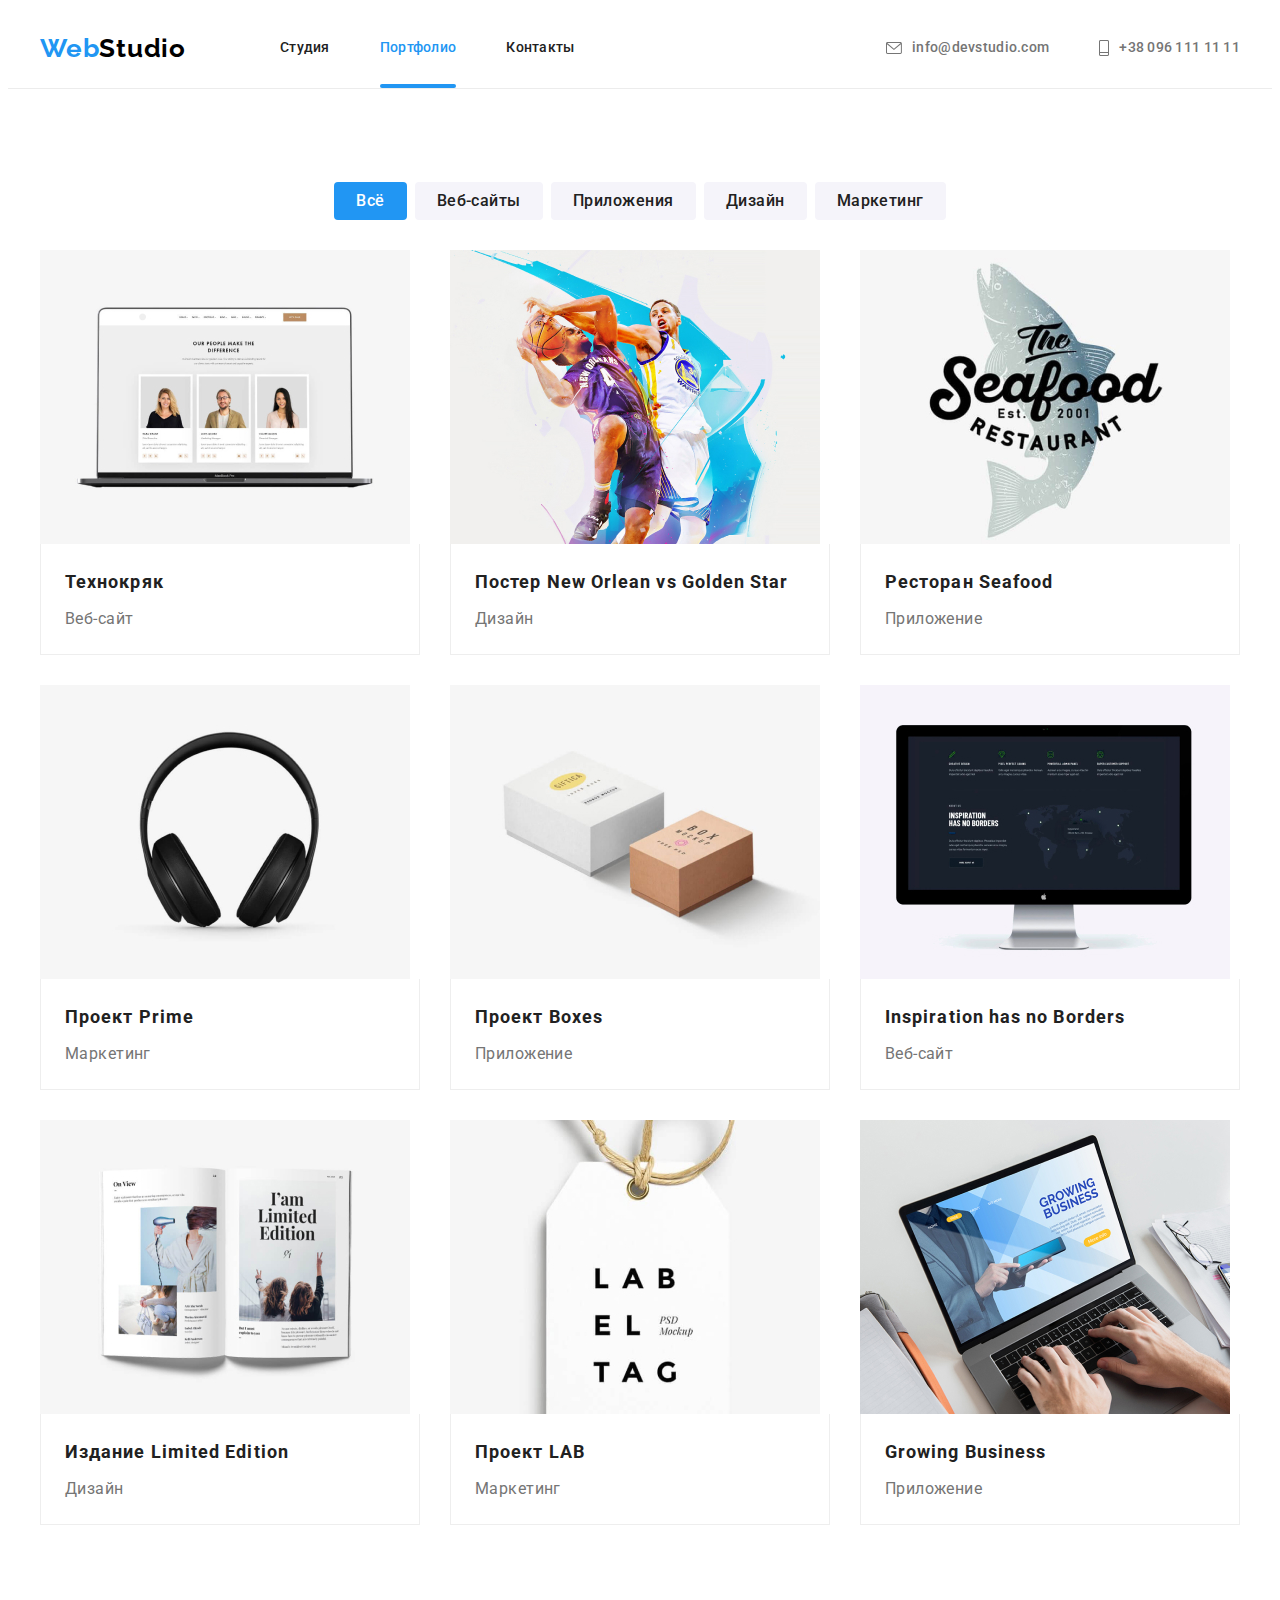
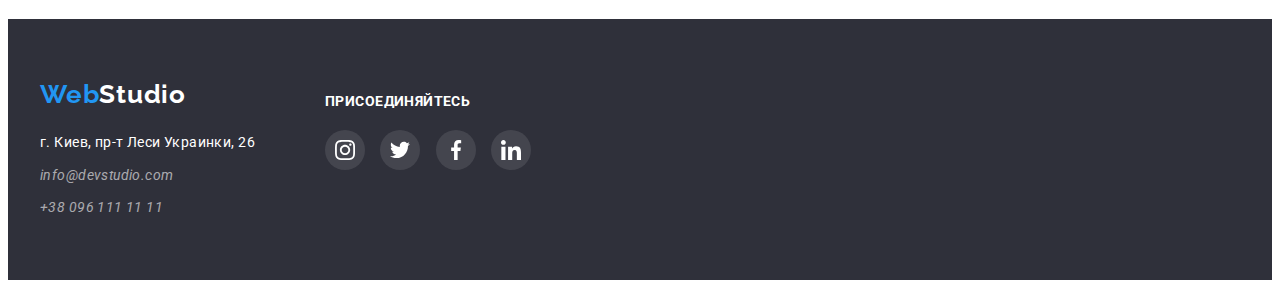
==== portfolio.html @ ce25d075 "Initial commit" ====
<!DOCTYPE html>
<html lang="ru">
<head>
    <meta charset="UTF-8">
    <meta http-equiv="X-UA-Compatible" content="IE=edge">
    <meta name="viewport" content="width=device-width, initial-scale=1.0">
    <title>Портфолио</title>
    <link href="https://fonts.googleapis.com/css2?family=Raleway:wght@700&family=Roboto:wght@400;500;700;900&display=swap" rel="stylesheet">
    <link rel="stylesheet" href="https://cdnjs.cloudflare.com/ajax/libs/modern-normalize/1.1.0/modern-normalize.min.css" integrity="sha512-wpPYUAdjBVSE4KJnH1VR1HeZfpl1ub8YT/NKx4PuQ5NmX2tKuGu6U/JRp5y+Y8XG2tV+wKQpNHVUX03MfMFn9Q==" crossorigin="anonymous" referrerpolicy="no-referrer" />
    <link rel="stylesheet" href="./css/styles.css">
</head>
<body>

            <header class="header">
        <div class="container">
        <nav class="menu">
            <a href="./index.html" class="logo link">Web<span class="logo-part">Studio</span></a>
            <ul class="list nav-list">
                <li class="item"><a href="./index.html" class="menu-link link">Студия</a></li>
                <li class="item current-page-item"><a href="./portfolio.html" class="menu-link link current-page-link">Портфолио</a></li>
                <li class="item"><a href="" class="menu-link link">Контакты</a></li>
            </ul>
            <ul class="contacts-list list">
              <li class="contacts-item">
                  <a href="mailto:info@devstudio.com" class="contacts-link link">
                      <svg class="icon-envelope" width="16" height="12"><use href="./symbol-defs.svg#icon-envelope"></use></svg>
                      <span>info@devstudio.com</span>
                    </a></li>
              <li class="contacts-item">
                  <a href="tel:+380961111111" class="contacts-link link">
                      <svg class="icon-phone" width="10" height="16"><use href="./symbol-defs.svg#icon-phone"></use></svg>
                      <span>+38 096 111 11 11</span>
                    </a></li>
        </ul>
        </nav>
        </div>
    </header>

   <main>
       <section class="projects">
           <div class="container">
           <h1 class="hidden-title">Наши роботы</h1>
           <ul class="filter list">
               <li class="item"><button type="button" class="filter-buttons buttons current-button">Всё</button></li>
               <li class="item"><button type="button" class="filter-buttons buttons">Веб-сайты</button></li>
               <li class="item"><button type="button" class="filter-buttons buttons">Приложения</button></li>
               <li class="item"><button type="button" class="filter-buttons buttons">Дизайн</button></li>
               <li class="item"><button type="button" class="filter-buttons buttons">Маркетинг</button></li>
           </ul>
           <ul class="projects-list list">
               <li class="cards">
                <a href="" class="link">
                <div class="card-thumb">
                  <img src="./images/images-page-portfolio/img0.jpg" alt="Страница сайта Технокряк" width="370">
                  <p class="overlay-text">Ресурс предлагает комплексные предложения с разным уровнем функционала и сервисов. Все это позволит посетителю получить исчерпывающие сведения о компании или частном лице.</p>
                </div>
                <div class="card-description">
                    <h2 class="card-name">Технокряк</h2>
                    <p class="card-type">Веб-сайт</p>
                </div>
                </a></li>
               <li class="cards">
                <a href="" class="link">
                <div class="card-thumb">
                  <img src="./images/images-page-portfolio/img1.jpg" alt="Баскетболисты играют" width="370" class="basketball-card"> 
                  <p class="overlay-text">Ресурс предлагает комплексные предложения с разным уровнем функционала и сервисов. Все это позволит посетителю получить исчерпывающие сведения о компании или частном лице.</p>
                </div>   
                    <div class="card-description">
                    <h2 class="card-name">Постер <span lang="en">New Orlean vs Golden Star</span></h2>
                    <p class="card-type">Дизайн</p>
                </div>
                </a></li>
               <li class="cards">
                <a href="" class="link">
                <div class="card-thumb">
                  <img src="./images/images-page-portfolio/img2.jpg" alt="Лого ресторана Seafood" width="370">
                  <p class="overlay-text">Ресурс предлагает комплексные предложения с разным уровнем функционала и сервисов. Все это позволит посетителю получить исчерпывающие сведения о компании или частном лице.</p>
                </div>   
                    <div class="card-description">
                    <h2 class="card-name">Ресторан <span lang="en">Seafood</span></h2>
                     <p class="card-type">Приложение</p>
                     </div>
                </a></li>
               <li class="cards">
                <a href="" class="link">
                <div class="card-thumb">
                  <img src="./images/images-page-portfolio/img3.jpg" alt="Наушники" width="370">
                  <p class="overlay-text">Ресурс предлагает комплексные предложения с разным уровнем функционала и сервисов. Все это позволит посетителю получить исчерпывающие сведения о компании или частном лице.</p>
                </div>   
                    <div class="card-description">
                    <h2 class="card-name">Проект <span lang="en">Prime</span></h2>
                    <p class="card-type">Маркетинг</p>
                </div>
                </a></li>
               <li class="cards">
                <a href="" class="link">
                <div class="card-thumb">
                  <img src="./images/images-page-portfolio/img4.jpg" alt="Коробки" width="370">
                  <p class="overlay-text">Ресурс предлагает комплексные предложения с разным уровнем функционала и сервисов. Все это позволит посетителю получить исчерпывающие сведения о компании или частном лице.</p>
                </div>   
                    <div class="card-description">
                    <h2 class="card-name">Проект <span lang="en">Boxes</span></h2>
                    <p class="card-type">Приложение</p>
                </div>
                </a></li>
               <li class="cards">
                <a href="" class="link">
                <div class="card-thumb">
                  <img src="./images/images-page-portfolio/img5.jpg" alt=" Страница сайта Inspiration has no Borders" width="370">
                  <p class="overlay-text">Ресурс предлагает комплексные предложения с разным уровнем функционала и сервисов. Все это позволит посетителю получить исчерпывающие сведения о компании или частном лице.</p>
                </div>   
                    <div class="card-description">
                    <h2 lang="en" class="card-name">Inspiration has no Borders</h2>
                    <p class="card-type">Веб-сайт</p>
               </div>
                </a></li>
               <li class="cards">
                <a href="" class="link">
                <div class="card-thumb">
                  <img src="./images/images-page-portfolio/img6.jpg" alt="Открытая книга" width="370">
                  <p class="overlay-text">Ресурс предлагает комплексные предложения с разным уровнем функционала и сервисов. Все это позволит посетителю получить исчерпывающие сведения о компании или частном лице.</p>
                </div>   
                    <div class="card-description">
                    <h2 class="card-name">Издание <span lang="en">Limited Edition</span></h2>
                    <p class="card-type">Дизайн</p>
                 </div>
                </a></li>
               <li class="cards">
                <a href="" class="link">
                <div class="card-thumb">
                  <img src="./images/images-page-portfolio/img7.jpg" alt="Логотип проекта" width="370">
                  <p class="overlay-text">Ресурс предлагает комплексные предложения с разным уровнем функционала и сервисов. Все это позволит посетителю получить исчерпывающие сведения о компании или частном лице.</p>
               </div>   
                   <div class="card-description">
                   <h2 class="card-name">Проект <span lang="en">LAB</span></h2>
                   <p class="card-type">Маркетинг</p>
               </div>
                </a></li>
                <li class="cards">
                 <a href="" class="link">
                    <div class="card-thumb">
                      <img src="./images/images-page-portfolio/img8.jpg" alt="Приложение Growing Business на ноутбуке" width="370">
                      <p class="overlay-text">Ресурс предлагает комплексные предложения с разным уровнем функционала и сервисов. Все это позволит посетителю получить исчерпывающие сведения о компании или частном лице.</p>
                    </div>
                        <div class="card-description">
                    <h2 lang="en" class="card-name">Growing Business</h2>
                    <p class="card-type">Приложение</p>
                 </div>
                </a></li>
           </ul>
           </div>
       </section>
   </main>
     <footer class="footer">
        <div class="container">
            <div class="footer-first-flex">
        <a href="./index.html" class="logo link">Web<span class="logo-part">Studio</span></a>
            <address>
               <ul class="list">
                   <li class="address-item"><a href="https://www.google.com/maps/place/%D0%B1%D1%83%D0%BB.+%D0%9B%D0%B5%D1%81%D0%B8+%D0%A3%D0%BA%D1%80%D0%B0%D0%B8%D0%BD%D0%BA%D0%B8,+26,+%D0%9A%D0%B8%D0%B5%D0%B2,+02000/@50.4265807,30.5383858,17z/data=!3m1!4b1!4m5!3m4!1s0x40d4cf0e033ecbe9:0x57a4dffefec77da0!8m2!3d50.4265807!4d30.5383858?shorturl=1" class="link place">г. Киев, пр-т Леси Украинки, 26</a></li>
                   <li class="address-item"><a href="mailto:info@devstudio.com" class="contacts link">info@devstudio.com</a></li>
                   <li class="address-item"><a href="tel:+380961111111" class="contacts link">+38 096 111 11 11</a></li>
               </ul>
            </address>
            </div>
            <div class="footer-second-flex">
            <h2 class="footer-communities-header">ПРИСОЕДИНЯЙТЕСЬ</h2>
            <ul class="communities-list list">
                        <li class="communities-item">
                            <a href="" class="link communities-link">
                                <svg class="communities-icon-svg" width="20" height="20">
                                    <use href="./symbol-defs.svg#icon-instagram"></use>
                                </svg>
                            </a>
                        </li>
                        <li class="communities-item">
                            <a href="" class="link communities-link">
                                <svg class="communities-icon-svg" width="20" height="20">
                                    <use href="./symbol-defs.svg#icon-twitter"></use>
                                </svg>
                            </a>
                        </li>
                        <li class="communities-item">
                            <a href="" class="link communities-link">
                                <svg class="communities-icon-svg" width="20" height="20">
                                    <use href="./symbol-defs.svg#icon-facebook"></use>
                                </svg>
                            </a>
                        </li>
                        <li class="communities-item">
                            <a href="" class="link communities-link">
                                <svg class="communities-icon-svg" width="20" height="20">
                                    <use href="./symbol-defs.svg#icon-linkedin"></use>
                                </svg>
                            </a>
                        </li>
                    </ul>
            </div>
            </div>
    </footer>  
</body>
</html>
---- css/styles.css ----
p, h1, h2, h3, h4, h5, h6 {
margin: 0px;}

ul, ol {margin: 0px;
padding-left: 0px;}

img {display: block;}

.link {
  text-decoration: none;
  margin: 0;
  padding: 0;
  color: inherit;
}
.list {
  list-style-type: none;
  margin: 0;
  padding: 0;
}

.buttons {
  font-family: inherit;
  cursor: pointer;
  border: none;
  border-radius: 4px;
}
.container {
  width: 1200px;
  padding-left: 15px;
  padding-right: 15px;
  margin: 0 auto;
}

.section-padding {
  padding-top: var(--typical-value);
  padding-bottom:var(--typical-value) ;
}

/* COLORS */

:root {
  --primary-main-color: #212121;
  --secondary-main-color: #ffffff;
  --accent-color: #2196f3;
  --text-color: #757575;
  --extra-text-color: rgba(255, 255, 255, 0.6);
  --secondary-background-color: #f5f4fa;
  --extra-background-color: #2f303a;
  --typical-value:94px;
  --typical-margine:30px;
  --typical-transition: color 250ms cubic-bezier(0.4, 0, 0.2, 1), box-shadow  250ms cubic-bezier(0.4, 0, 0.2, 1), background-color 250ms cubic-bezier(0.4, 0, 0.2, 1);
}

/* BODY */

body {
  font-family: "Roboto", sans-serif;
  font-style: normal;
  font-weight: 400;
  font-size: 14px;
  line-height: 1.7;
  letter-spacing: 0.03em;
  color: var(--text-color);
  background-color: var(--secondary-main-color);
}


/* HEADER */

.header {
  font-weight: 500;
  line-height: 1.14;
  letter-spacing: 0.02em;
  border-bottom: 1px solid #ECECEC;
}

/* ЛОГОТИП */

.logo {
  font-family: "Raleway", sans-serif;
  font-style: normal;
  font-weight: 700;
  font-size: 26px;
  line-height: 1.19;
  letter-spacing: 0.03em;
  color: #2196f3;
}

.header .logo-part {
  color: #000000;
}

/* НАВИГАЦИЯ */

.menu {
  display: flex;
  align-items: center;
}

.nav-list {
  display: flex;
  margin-left: var(--typical-value);
}

.nav-list .menu-link {
  color: var(--primary-main-color);
  transition: var(--typical-transition);

  display: block;
  padding-top: 32px;
  padding-bottom: 32px;
}


.nav-list .item + .item {margin-left: 50px;}

.contacts-list {
  display: flex;
  margin-left: auto;
}

.contacts-item + .contacts-item {margin-left: 50px;
}

.contacts-link {
  color: var(--text-color);
  fill:currentColor;
  transition: var(--typical-transition);

  display: flex;
  align-items: center;
}

.icon-envelope {
   margin-right: 10px; 
}

.icon-phone {
 margin-right: 10px; 
}

.header .contacts {padding-top: 32px;
  padding-bottom: 32px;}

.nav-list .menu-link:hover,
.nav-list .menu-link:focus,
.contacts-link:hover,
.contacts-link:focus {
  color: var(--accent-color);
}

.nav-list .current-page-link {
color: var(--accent-color);
}

.header .item {
    position: relative;
}

@keyframes menuAnimation{
  0% {transform: scaleX(0%);}
  100% {transform: scaleX(100%);}
}

.header .item::after {
  content: "";
  display: block;
  position: absolute;
  left: 0;
  bottom: 0;

  width: 100%;
  height: 4px;
  border-radius: 2px;

background-color: var(--accent-color);
transform: scaleX(0);
transition: transform 250ms cubic-bezier(0.4, 0, 0.2, 1);
}

.header .item:hover::after {
  transform: scaleX(1);
}

.header .current-page-item::after {
transform: scaleX(1);
animation-name: menuAnimation;
animation-duration: 250ms;
animation-timing-function: cubic-bezier(0.4, 0, 0.2, 1);
}


/* ГЕРОЙ */

.hero {
  background-color: var(--extra-background-color);
  background-image: linear-gradient(rgba(47, 48, 58, 0.4), rgba(47, 48, 58, 0.4)), url(../images/images-main-page/hero-img.jpg);
  max-height: 600px;
  max-width: 1600px;
  background-repeat: no-repeat;
  background-size: cover;
  text-align: center;

  padding-top: 200px;
  padding-bottom: 200px;
  margin: 0 auto;
}

.hero-header {
  font-weight: 900;
  font-size: 44px;
  line-height: 1.36;
  text-align: center;
  letter-spacing: 0.06em;
  text-transform: uppercase;
  display: inline-block;
  color: var(--secondary-main-color);

  max-width: 696px;
  margin-bottom: 30px;
}

.hero-button {
  font-weight: 700;
  font-size: 16px;
  line-height: 1.88;
  align-items: center;
  letter-spacing: 0.06em;
  background-color: var(--accent-color);
  color: var(--secondary-main-color);
  transition: var(--typical-transition);

  display:block;
  margin: 0 auto;
  padding: 10px 32px;

}

.hero-button:hover,
.hero-button:focus {
  background-color: var(--secondary-main-color);
  color: var(--secondary-main-color);
  background-color: #188CE8;
}

/* ПРЕИМУЩЕСТВА */

.advantages {padding-bottom: 0;}

.advantages .list {
  display: flex;
  justify-content: space-between;
}

.advantages-item {
   flex-basis: calc((100% - 90px) / 4);
}

.advantages-item + .advantages-item {
margin-left: var(--typical-margine);
}

.advantages-svg-wrapper {
  height: 120px;
  width: 100%;
  background-color: #F5F4FA;
  display: flex;
  justify-content: center;
  align-items: center;

  margin-bottom: 30px;
}

.hidden-title {
  width: 1px;
  height: 1px;
  overflow: hidden;
  opacity: 0;
  margin: -1px;
}

.advantages-header {
  font-weight: 700;
  font-size: 14px;
  line-height: 1.14;
  text-transform: uppercase;
  color: var(--primary-main-color);

  margin-bottom: 10px;
}

/* ЧЕМ МЫ ЗАНИМАЕМСЯ */


.section-header {

font-weight: 700;
font-size: 36px;
line-height: 1.16;
text-align: center;
color: var(--primary-main-color);

margin-bottom: 50px;
}

.specialisation  .list {
  display: flex;
  justify-content: space-between;
}

.specialisation-item {
  flex-basis: calc((100% - 90px) / 4);
  position: relative;
}

.specialisation-item + .specialisation-item { 
margin-left: var(--typical-margine);  
}

.specialisation-item .text-wrapper {
 position: absolute;
 bottom: 0;

 display: flex;
 justify-content: center;
 align-items: center;
 width: 100%;
 height: 70px;

  background-color: rgba(47, 48, 58, 0.8);
}

/* НАША КОМАНДА */

.team {
  background-color:var(--secondary-background-color);
}

.team .list {
  display:flex;
  justify-content: space-between;
}

.team-card {
box-shadow: 0px 1px 3px rgba(0, 0, 0, 0.12), 0px 1px 1px rgba(0, 0, 0, 0.14), 0px 2px 1px rgba(0, 0, 0, 0.2);
border-radius: 0px 0px 4px 4px;
background-color: var(--secondary-main-color);

flex-basis: calc((100% - 90px) / 4);
}

.team-card + .team-card {
  margin-left: var(--typical-margine);
}

.members-description {
padding-top: 30px;
padding-bottom: 30px;
} 

.team-header {
font-weight: 700;
font-size: 36px;
line-height: 1.16;
text-align: center;
color: var(--primary-main-color);

margin-bottom: 50px;
}

.team-member {
font-weight: 500;
font-size: 16px;
line-height: 1.19;
text-align: center;
color: var(--primary-main-color)
}

.member-position {
font-size: 16px;
line-height: 1.19;
text-align: center;
margin-top: 10px;
}

.communities-list {
  display: flex;
  justify-content: space-between;
  height: 44px;
  width: 206px;

  margin-top: 16px;
  margin-left: auto;
  margin-right: auto;
}

.communities-item {
  height: 40px;
  width: 40px;
  border-radius: 50%;
  color: #AFB1B8;
  transition: var(--typical-transition);

  display: flex;
  justify-content: center;
  align-items: center ;
}

.communities-item + .communities-item {
  margin-left: 10px;
}

.communities-icon-svg {
  display: block;
  fill: currentColor;
}

.communities-item:hover, .communities-item:focus {
  color: var(--secondary-main-color);
  background-color: var(--accent-color);
}

/* ПОСТОЯННЫЕ КЛИЕНТЫ */

.clients-list {
  display: flex;
  justify-content: space-between;
}


.clients-list-item {
  color: #AFB1B8;
  border: 1px solid currentColor;
  border-radius: 4px;
  transition: var(--typical-transition);
  flex-basis: calc((100% - 150px) / 6);
}

.clients-list-item + .clients-list-item {
  margin-left: var(--typical-margine);
}

.clients-list-item .link {
 display: flex;
 justify-content: center;
 align-items: center;
 height: 92px;
 width: 100%;
}

 .clients-icon-svg {
 fill:currentColor;
}

.clients-list-item:hover, .clients-list-item:focus {
  color: var(--accent-color);
}


/* FOOTER */
.footer {background-color: var(--extra-background-color);

padding-top: 60px;
padding-bottom: 60px;}

.footer .logo-part {
color: var(--secondary-main-color)
}

.footer .list {
  margin-top: 20px;
}

.footer .address-item + .address-item {margin-top: 9px;}

.footer .place {
    font-style: normal;
    color: var(--secondary-main-color);
    transition: var(--typical-transition); 
}

.footer .place:hover, 
.footer .place:focus {
    color: var(--accent-color)
}

.footer .contacts {
    color: var(--extra-text-color);
    transition: var(--typical-transition); 
}

.contacts:hover,
.contacts:focus {
  color: var(--accent-color);
}

/* ПРИСОЕДИНЯЙТЕСЬ (FOOTER) */

.footer > .container {
  display: flex;
}

.footer-second-flex {
  width: 100px;

  margin-left: 70px;
  margin-top: 15px;
}

.footer-communities-header, .specialisation-name {
font-weight: 700;
font-size: 14px;
line-height: 1.14;
letter-spacing: 0.03em;
text-transform: uppercase;

color: #FFFFFF;

}

.footer-second-flex .communities-item {
  background-color: rgba(255, 255, 255, 0.1);
  color:var(--secondary-main-color);
  transition: var(--typical-transition);
}

.footer-second-flex .communities-item:hover, .footer-second-flex .communities-item:focus {
  background-color: var(--accent-color);
}

/* СТРАНИЦА ПОРТФОЛИО */

.projects {
  padding-top: var(--typical-value);
  padding-bottom: var(--typical-value);
}

/* КНОПКИ ФИЛЬТРА */

.filter {display: flex;
  justify-content: center;
}

.filter > .item + .item {
  margin-left: 8px;
}

.filter {margin-bottom: var(--typical-margine);}

.filter-buttons {
  
font-weight: 500;
font-size: 16px;
line-height: 1.62;
text-align: center;
letter-spacing: 0.03em;
background-color: var(--secondary-background-color);
color: var(--primary-main-color);
transition: var(--typical-transition);

padding: 6px 22px;
}


.filter-buttons:hover, .filter-buttons:focus {
    color: var(--secondary-main-color);
    background-color: var(--accent-color);
    box-shadow: 0px 2px 2px 0px #0000001F,  0px 1px 2px 0px #00000014, 0px 3px 1px 0px #0000001A;
}

.current-button {color: var(--secondary-main-color);
background-color: var(--accent-color);
}
/* КАРТОЧКИ */

.projects-list {
  display: flex;
  flex-wrap: wrap;
}

.cards {
  flex-basis: calc((100% - 60px) / 3);
  margin-top: 30px;
  margin-left: 30px;

  transition: var(--typical-transition);
}

.cards:nth-child(-n + 3) {
  margin-top: 0;
}

.cards:nth-child(3n + 1) {
  margin-left: 0;}

.cards:hover, .cards:focus {
box-shadow: 1px 4px 6px 0px #00000029, 0px 4px 4px 0px #0000000F, 0px 1px 1px 0px #0000001F;
}

.card-thumb {
  position: relative;
  overflow: hidden;
}

.overlay-text {
  position: absolute;

  padding:63px 24px;

  font-size: 18px;
  line-height: 1.56;
  letter-spacing: 0.03em;
  color: #FFFFFF;
  background-color: rgba(33, 150, 243, 0.9);
  transition: transform 250ms cubic-bezier(0.4, 0, 0.2, 1) ;
}

.cards:hover .overlay-text, .cards:focus .overlay-text {
 transform: translateY(-100%);
}

.card-description {
  padding: 20px 24px;
  border:  1px solid #EEEEEE;
  border-top: none;
}

.card-name {
font-weight: 700;
font-size: 18px;
line-height: 2;
letter-spacing: 0.06em;
color: var(--primary-main-color);

}

.card-type {
font-size: 16px;
line-height: 1.88;
color: var(--text-color);

margin-top: 4px;
}

/* MODAL WINDOW */

.backdrop {
  position: fixed;
  top: 0;
  left: 0;
  width: 100%;
  height: 100vh;
  
  background-color: rgba(0, 0, 0, 0.2);
  opacity: 1;
  transition: opacity 250ms cubic-bezier(0.4, 0, 0.2, 1);
}

.close-button:hover, .close-button:focus {
  background-color: rgba(0, 0, 0, 0.1);
}

.modal-window {
  position: absolute;
  top: 50%;
  left: 50%;
  transform: translate(-50%, -50%) scale(1);

  width: 528px;
  min-height: 581px;

  background-color: var(--secondary-main-color);
  transition:transform 250ms cubic-bezier(0.4, 0, 0.2, 1);
}

.backdrop.is-hidden {
opacity: 0;
pointer-events: none;


}

.no-scroll {
  overflow: hidden;
}

.backdrop.is-hidden .modal-window {
  transform: translate(-50%, -50%) scale(1.2)
}

.close-button {
  position: absolute;
  top: 8px;
  right: 8px;

  display: flex;
  justify-content: center;
  align-items: center;
  width: 30px;
  height: 30px;
  border: 1px solid rgba(0, 0, 0, 0.1);
  border-radius: 50%;

  background-color: var(--secondary-main-color);
  transition: var(--typical-transition);
}
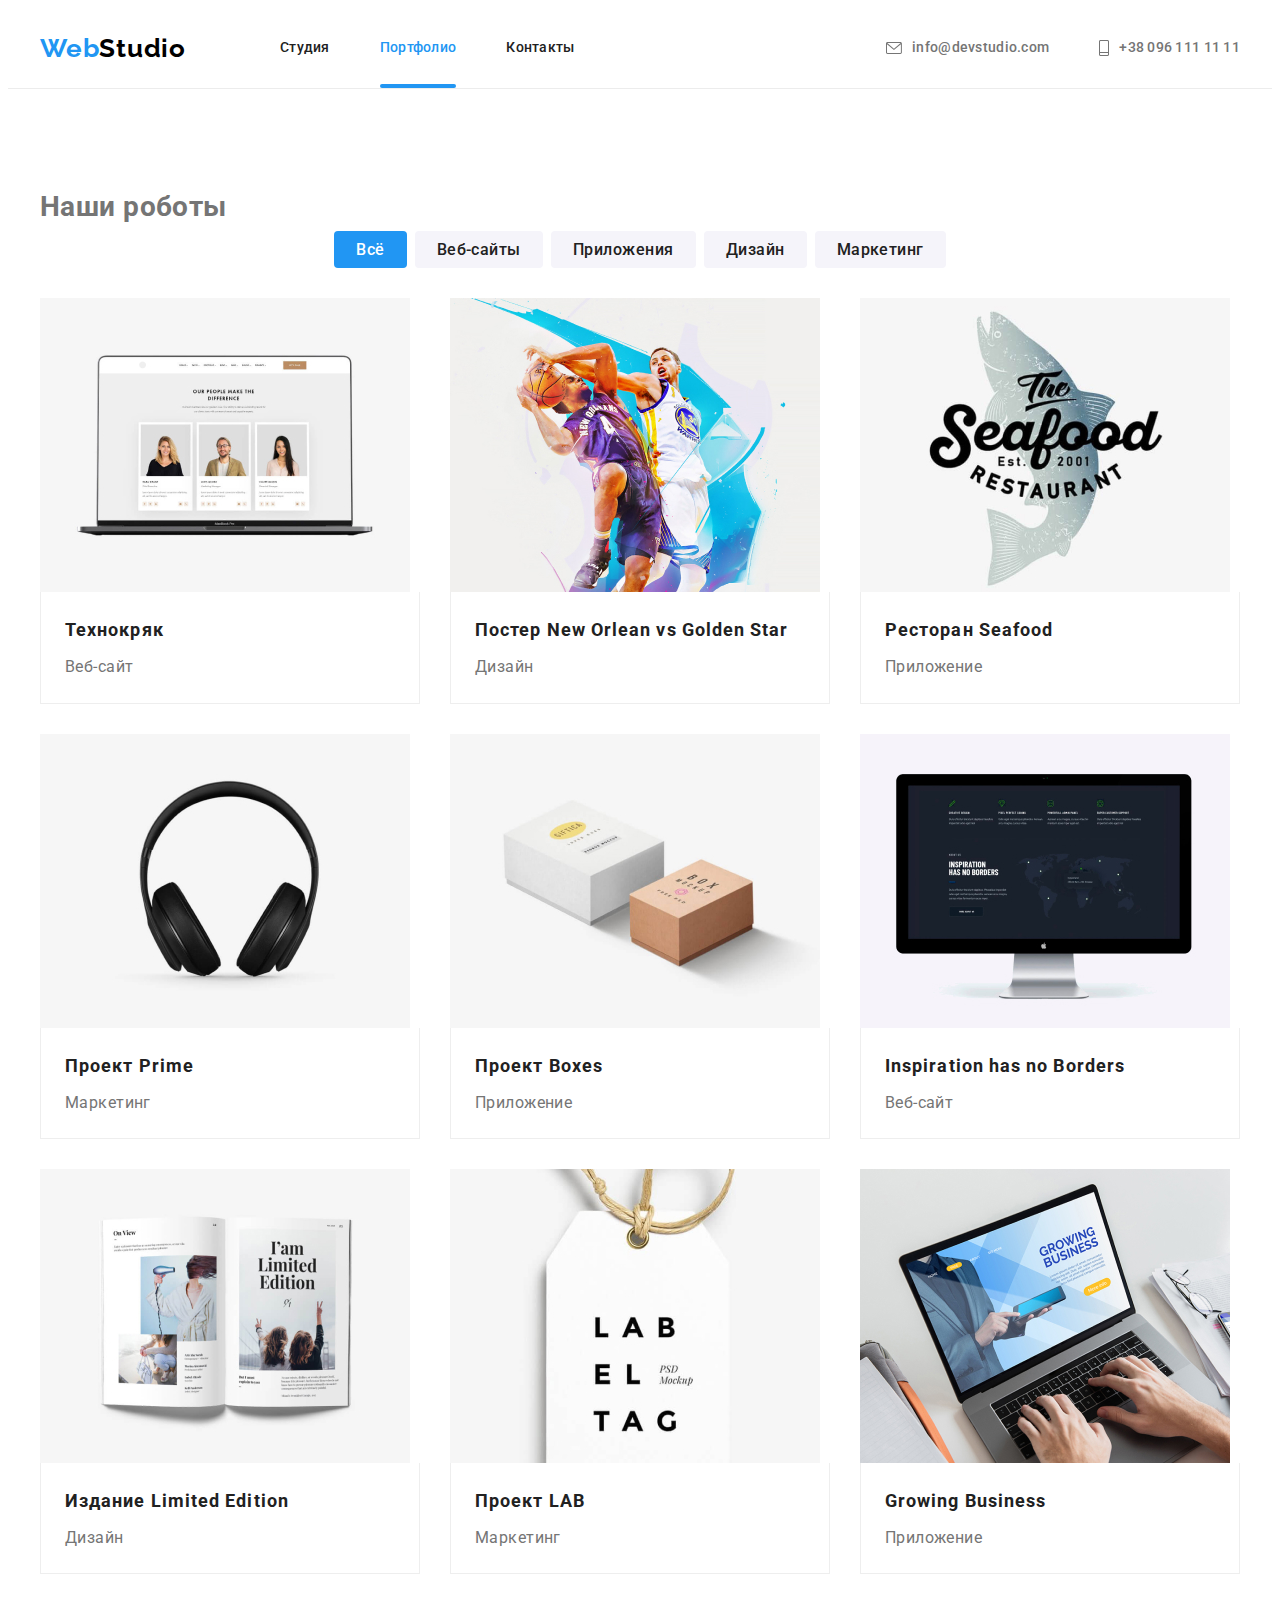
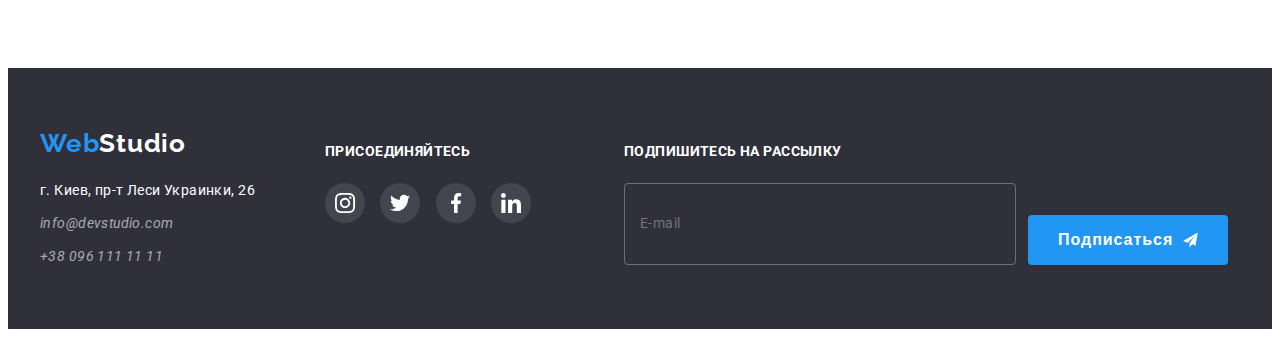
==== commit 2b35c108: "added form" ====
--- a/portfolio.html
+++ b/portfolio.html
@@ -164,7 +164,7 @@
             </address>
             </div>
             <div class="footer-second-flex">
-            <h2 class="footer-communities-header">ПРИСОЕДИНЯЙТЕСЬ</h2>
+            <b class="footer-communities-header">ПРИСОЕДИНЯЙТЕСЬ</b>
             <ul class="communities-list list">
                         <li class="communities-item">
                             <a href="" class="link communities-link">
@@ -195,6 +195,23 @@
                             </a>
                         </li>
                     </ul>
+            </div>
+            <div class="footer-third-flex">
+                <b class="footer-email-header">Подпишитесь на рассылку</b>
+                <div class="subscribe-block">
+                    <form class="email-form">
+                        <label class="email-field">
+                            <input type="email" name="user-email" class="email-input" placeholder=" ">
+                            <span class="email-form-label">E-mail</span>
+                        </label>
+                    </form>
+                    <button type="submit" class="subscribe-button">
+                        <span class="subscribe-button-text">Подписаться</span>
+                        <svg width="24" height="24" class="icon-send">
+                            <use href="./symbol-defs.svg#icon-send"></use>
+                        </svg>
+                    </button>
+                </div>
             </div>
             </div>
     </footer>  
--- a/css/styles.css
+++ b/css/styles.css
@@ -1,10 +1,22 @@
-p, h1, h2, h3, h4, h5, h6 {
-margin: 0px;}
-
-ul, ol {margin: 0px;
-padding-left: 0px;}
-
-img {display: block;}
+p,
+h1,
+h2,
+h3,
+h4,
+h5,
+h6 {
+  margin: 0px;
+}
+
+ul,
+ol {
+  margin: 0px;
+  padding-left: 0px;
+}
+
+img {
+  display: block;
+}
 
 .link {
   text-decoration: none;
@@ -33,7 +45,7 @@
 
 .section-padding {
   padding-top: var(--typical-value);
-  padding-bottom:var(--typical-value) ;
+  padding-bottom: var(--typical-value);
 }
 
 /* COLORS */
@@ -46,9 +58,11 @@
   --extra-text-color: rgba(255, 255, 255, 0.6);
   --secondary-background-color: #f5f4fa;
   --extra-background-color: #2f303a;
-  --typical-value:94px;
-  --typical-margine:30px;
-  --typical-transition: color 250ms cubic-bezier(0.4, 0, 0.2, 1), box-shadow  250ms cubic-bezier(0.4, 0, 0.2, 1), background-color 250ms cubic-bezier(0.4, 0, 0.2, 1);
+  --typical-value: 94px;
+  --typical-margine: 30px;
+  --typical-transition: color 250ms cubic-bezier(0.4, 0, 0.2, 1),
+    box-shadow 250ms cubic-bezier(0.4, 0, 0.2, 1),
+    background-color 250ms cubic-bezier(0.4, 0, 0.2, 1);
 }
 
 /* BODY */
@@ -64,14 +78,13 @@
   background-color: var(--secondary-main-color);
 }
 
-
 /* HEADER */
 
 .header {
   font-weight: 500;
   line-height: 1.14;
   letter-spacing: 0.02em;
-  border-bottom: 1px solid #ECECEC;
+  border-bottom: 1px solid #ececec;
 }
 
 /* ЛОГОТИП */
@@ -111,20 +124,22 @@
   padding-bottom: 32px;
 }
 
-
-.nav-list .item + .item {margin-left: 50px;}
+.nav-list .item + .item {
+  margin-left: 50px;
+}
 
 .contacts-list {
   display: flex;
   margin-left: auto;
 }
 
-.contacts-item + .contacts-item {margin-left: 50px;
+.contacts-item + .contacts-item {
+  margin-left: 50px;
 }
 
 .contacts-link {
   color: var(--text-color);
-  fill:currentColor;
+  fill: currentColor;
   transition: var(--typical-transition);
 
   display: flex;
@@ -132,15 +147,17 @@
 }
 
 .icon-envelope {
-   margin-right: 10px; 
+  margin-right: 10px;
 }
 
 .icon-phone {
- margin-right: 10px; 
-}
-
-.header .contacts {padding-top: 32px;
-  padding-bottom: 32px;}
+  margin-right: 10px;
+}
+
+.header .contacts {
+  padding-top: 32px;
+  padding-bottom: 32px;
+}
 
 .nav-list .menu-link:hover,
 .nav-list .menu-link:focus,
@@ -150,16 +167,20 @@
 }
 
 .nav-list .current-page-link {
-color: var(--accent-color);
+  color: var(--accent-color);
 }
 
 .header .item {
-    position: relative;
-}
-
-@keyframes menuAnimation{
-  0% {transform: scaleX(0%);}
-  100% {transform: scaleX(100%);}
+  position: relative;
+}
+
+@keyframes menuAnimation {
+  0% {
+    transform: scaleX(0%);
+  }
+  100% {
+    transform: scaleX(100%);
+  }
 }
 
 .header .item::after {
@@ -173,9 +194,9 @@
   height: 4px;
   border-radius: 2px;
 
-background-color: var(--accent-color);
-transform: scaleX(0);
-transition: transform 250ms cubic-bezier(0.4, 0, 0.2, 1);
+  background-color: var(--accent-color);
+  transform: scaleX(0);
+  transition: transform 250ms cubic-bezier(0.4, 0, 0.2, 1);
 }
 
 .header .item:hover::after {
@@ -183,18 +204,21 @@
 }
 
 .header .current-page-item::after {
-transform: scaleX(1);
-animation-name: menuAnimation;
-animation-duration: 250ms;
-animation-timing-function: cubic-bezier(0.4, 0, 0.2, 1);
-}
-
+  transform: scaleX(1);
+  animation-name: menuAnimation;
+  animation-duration: 250ms;
+  animation-timing-function: cubic-bezier(0.4, 0, 0.2, 1);
+}
 
 /* ГЕРОЙ */
 
 .hero {
   background-color: var(--extra-background-color);
-  background-image: linear-gradient(rgba(47, 48, 58, 0.4), rgba(47, 48, 58, 0.4)), url(../images/images-main-page/hero-img.jpg);
+  background-image: linear-gradient(
+      rgba(47, 48, 58, 0.4),
+      rgba(47, 48, 58, 0.4)
+    ),
+    url(../images/images-main-page/hero-img.jpg);
   max-height: 600px;
   max-width: 1600px;
   background-repeat: no-repeat;
@@ -230,22 +254,25 @@
   color: var(--secondary-main-color);
   transition: var(--typical-transition);
 
-  display:block;
+  display: block;
   margin: 0 auto;
   padding: 10px 32px;
-
 }
 
 .hero-button:hover,
-.hero-button:focus {
+.hero-button:focus,
+.subscribe-button:hover,
+.subscribe-button:focus {
   background-color: var(--secondary-main-color);
   color: var(--secondary-main-color);
-  background-color: #188CE8;
+  background-color: #188ce8;
 }
 
 /* ПРЕИМУЩЕСТВА */
 
-.advantages {padding-bottom: 0;}
+.advantages {
+  padding-bottom: 0;
+}
 
 .advantages .list {
   display: flex;
@@ -253,17 +280,17 @@
 }
 
 .advantages-item {
-   flex-basis: calc((100% - 90px) / 4);
+  flex-basis: calc((100% - 90px) / 4);
 }
 
 .advantages-item + .advantages-item {
-margin-left: var(--typical-margine);
+  margin-left: var(--typical-margine);
 }
 
 .advantages-svg-wrapper {
   height: 120px;
   width: 100%;
-  background-color: #F5F4FA;
+  background-color: #f5f4fa;
   display: flex;
   justify-content: center;
   align-items: center;
@@ -271,7 +298,7 @@
   margin-bottom: 30px;
 }
 
-.hidden-title {
+.hidden {
   width: 1px;
   height: 1px;
   overflow: hidden;
@@ -291,19 +318,17 @@
 
 /* ЧЕМ МЫ ЗАНИМАЕМСЯ */
 
-
 .section-header {
-
-font-weight: 700;
-font-size: 36px;
-line-height: 1.16;
-text-align: center;
-color: var(--primary-main-color);
-
-margin-bottom: 50px;
-}
-
-.specialisation  .list {
+  font-weight: 700;
+  font-size: 36px;
+  line-height: 1.16;
+  text-align: center;
+  color: var(--primary-main-color);
+
+  margin-bottom: 50px;
+}
+
+.specialisation .list {
   display: flex;
   justify-content: space-between;
 }
@@ -313,19 +338,19 @@
   position: relative;
 }
 
-.specialisation-item + .specialisation-item { 
-margin-left: var(--typical-margine);  
+.specialisation-item + .specialisation-item {
+  margin-left: var(--typical-margine);
 }
 
 .specialisation-item .text-wrapper {
- position: absolute;
- bottom: 0;
-
- display: flex;
- justify-content: center;
- align-items: center;
- width: 100%;
- height: 70px;
+  position: absolute;
+  bottom: 0;
+
+  display: flex;
+  justify-content: center;
+  align-items: center;
+  width: 100%;
+  height: 70px;
 
   background-color: rgba(47, 48, 58, 0.8);
 }
@@ -333,20 +358,21 @@
 /* НАША КОМАНДА */
 
 .team {
-  background-color:var(--secondary-background-color);
+  background-color: var(--secondary-background-color);
 }
 
 .team .list {
-  display:flex;
+  display: flex;
   justify-content: space-between;
 }
 
 .team-card {
-box-shadow: 0px 1px 3px rgba(0, 0, 0, 0.12), 0px 1px 1px rgba(0, 0, 0, 0.14), 0px 2px 1px rgba(0, 0, 0, 0.2);
-border-radius: 0px 0px 4px 4px;
-background-color: var(--secondary-main-color);
-
-flex-basis: calc((100% - 90px) / 4);
+  box-shadow: 0px 1px 3px rgba(0, 0, 0, 0.12), 0px 1px 1px rgba(0, 0, 0, 0.14),
+    0px 2px 1px rgba(0, 0, 0, 0.2);
+  border-radius: 0px 0px 4px 4px;
+  background-color: var(--secondary-main-color);
+
+  flex-basis: calc((100% - 90px) / 4);
 }
 
 .team-card + .team-card {
@@ -354,33 +380,33 @@
 }
 
 .members-description {
-padding-top: 30px;
-padding-bottom: 30px;
-} 
+  padding-top: 30px;
+  padding-bottom: 30px;
+}
 
 .team-header {
-font-weight: 700;
-font-size: 36px;
-line-height: 1.16;
-text-align: center;
-color: var(--primary-main-color);
-
-margin-bottom: 50px;
+  font-weight: 700;
+  font-size: 36px;
+  line-height: 1.16;
+  text-align: center;
+  color: var(--primary-main-color);
+
+  margin-bottom: 50px;
 }
 
 .team-member {
-font-weight: 500;
-font-size: 16px;
-line-height: 1.19;
-text-align: center;
-color: var(--primary-main-color)
+  font-weight: 500;
+  font-size: 16px;
+  line-height: 1.19;
+  text-align: center;
+  color: var(--primary-main-color);
 }
 
 .member-position {
-font-size: 16px;
-line-height: 1.19;
-text-align: center;
-margin-top: 10px;
+  font-size: 16px;
+  line-height: 1.19;
+  text-align: center;
+  margin-top: 10px;
 }
 
 .communities-list {
@@ -398,12 +424,12 @@
   height: 40px;
   width: 40px;
   border-radius: 50%;
-  color: #AFB1B8;
+  color: #afb1b8;
   transition: var(--typical-transition);
 
   display: flex;
   justify-content: center;
-  align-items: center ;
+  align-items: center;
 }
 
 .communities-item + .communities-item {
@@ -415,7 +441,8 @@
   fill: currentColor;
 }
 
-.communities-item:hover, .communities-item:focus {
+.communities-item:hover,
+.communities-item:focus {
   color: var(--secondary-main-color);
   background-color: var(--accent-color);
 }
@@ -427,9 +454,8 @@
   justify-content: space-between;
 }
 
-
 .clients-list-item {
-  color: #AFB1B8;
+  color: #afb1b8;
   border: 1px solid currentColor;
   border-radius: 4px;
   transition: var(--typical-transition);
@@ -441,52 +467,56 @@
 }
 
 .clients-list-item .link {
- display: flex;
- justify-content: center;
- align-items: center;
- height: 92px;
- width: 100%;
-}
-
- .clients-icon-svg {
- fill:currentColor;
-}
-
-.clients-list-item:hover, .clients-list-item:focus {
+  display: flex;
+  justify-content: center;
+  align-items: center;
+  height: 92px;
+  width: 100%;
+}
+
+.clients-icon-svg {
+  fill: currentColor;
+}
+
+.clients-list-item:hover,
+.clients-list-item:focus {
   color: var(--accent-color);
 }
 
-
 /* FOOTER */
-.footer {background-color: var(--extra-background-color);
-
-padding-top: 60px;
-padding-bottom: 60px;}
+.footer {
+  background-color: var(--extra-background-color);
+
+  padding-top: 60px;
+  padding-bottom: 60px;
+}
 
 .footer .logo-part {
-color: var(--secondary-main-color)
+  color: var(--secondary-main-color);
 }
 
 .footer .list {
   margin-top: 20px;
 }
 
-.footer .address-item + .address-item {margin-top: 9px;}
+.footer .address-item + .address-item {
+  margin-top: 9px;
+}
 
 .footer .place {
-    font-style: normal;
-    color: var(--secondary-main-color);
-    transition: var(--typical-transition); 
-}
-
-.footer .place:hover, 
+  font-style: normal;
+  color: var(--secondary-main-color);
+  transition: var(--typical-transition);
+}
+
+.footer .place:hover,
 .footer .place:focus {
-    color: var(--accent-color)
+  color: var(--accent-color);
 }
 
 .footer .contacts {
-    color: var(--extra-text-color);
-    transition: var(--typical-transition); 
+  color: var(--extra-text-color);
+  transition: var(--typical-transition);
 }
 
 .contacts:hover,
@@ -501,31 +531,107 @@
 }
 
 .footer-second-flex {
-  width: 100px;
+  width: 206px;
 
   margin-left: 70px;
-  margin-top: 15px;
-}
-
-.footer-communities-header, .specialisation-name {
-font-weight: 700;
-font-size: 14px;
-line-height: 1.14;
-letter-spacing: 0.03em;
-text-transform: uppercase;
-
-color: #FFFFFF;
-
+  margin-top: 12px;
+}
+
+.footer-communities-header,
+.specialisation-name,
+.footer-email-header {
+  font-weight: 700;
+  font-size: 14px;
+  line-height: 1.14;
+  letter-spacing: 0.03em;
+  text-transform: uppercase;
+
+  color: #ffffff;
 }
 
 .footer-second-flex .communities-item {
   background-color: rgba(255, 255, 255, 0.1);
-  color:var(--secondary-main-color);
-  transition: var(--typical-transition);
-}
-
-.footer-second-flex .communities-item:hover, .footer-second-flex .communities-item:focus {
+  color: var(--secondary-main-color);
+  transition: var(--typical-transition);
+}
+
+.footer-second-flex .communities-item:hover,
+.footer-second-flex .communities-item:focus {
   background-color: var(--accent-color);
+}
+
+/* FIELDS FOOTER */
+
+.footer-third-flex {
+  margin-left: 93px;
+  margin-top: 12px;
+
+  width: 570px;
+}
+
+.subscribe-block {
+  display: flex;
+  align-items: flex-end;
+}
+
+.footer-third-flex .email-form {
+  margin-top: 20px;
+}
+
+.footer-third-flex .email-field {
+  position: relative;
+  display: block;
+}
+
+.footer-third-flex .email-form-label {
+  position: absolute;
+  top: 50%;
+  left: 16px;
+  transform: translateY(-50%);
+  transition: transform 250ms linear;
+}
+
+.footer-third-flex .email-input {
+  width: 358px;
+  height: 50px;
+
+  padding: 15px 16px;
+
+  background-color: transparent;
+  border: 1px solid rgba(255, 255, 255, 0.3);
+  border-radius: 4px;
+  color: var(--secondary-main-color);
+}
+
+.footer-third-flex .email-input:not(:placeholder-shown) + .email-form-label,
+.footer-third-flex .email-field:focus-within .email-form-label {
+  transform: translateY(-50px);
+}
+
+.subscribe-button {
+  display: flex;
+  align-items: center;
+  width: 200px;
+  height: 50px;
+  border-radius: 4px;
+  padding: 10px 28px;
+  margin-left: 12px;
+
+  border-color: transparent;
+  background-color: var(--accent-color);
+}
+
+.subscribe-button-text {
+  display: flex;
+  align-items: center;
+  margin-right: 10px;
+
+  font-weight: 700;
+  font-size: 16px;
+  line-height: 1.88;
+  letter-spacing: 0.06em;
+  text-align: center;
+  color: var(--secondary-main-color);
 }
 
 /* СТРАНИЦА ПОРТФОЛИО */
@@ -537,7 +643,8 @@
 
 /* КНОПКИ ФИЛЬТРА */
 
-.filter {display: flex;
+.filter {
+  display: flex;
   justify-content: center;
 }
 
@@ -545,31 +652,34 @@
   margin-left: 8px;
 }
 
-.filter {margin-bottom: var(--typical-margine);}
+.filter {
+  margin-bottom: var(--typical-margine);
+}
 
 .filter-buttons {
-  
-font-weight: 500;
-font-size: 16px;
-line-height: 1.62;
-text-align: center;
-letter-spacing: 0.03em;
-background-color: var(--secondary-background-color);
-color: var(--primary-main-color);
-transition: var(--typical-transition);
-
-padding: 6px 22px;
-}
-
-
-.filter-buttons:hover, .filter-buttons:focus {
-    color: var(--secondary-main-color);
-    background-color: var(--accent-color);
-    box-shadow: 0px 2px 2px 0px #0000001F,  0px 1px 2px 0px #00000014, 0px 3px 1px 0px #0000001A;
-}
-
-.current-button {color: var(--secondary-main-color);
-background-color: var(--accent-color);
+  font-weight: 500;
+  font-size: 16px;
+  line-height: 1.62;
+  text-align: center;
+  letter-spacing: 0.03em;
+  background-color: var(--secondary-background-color);
+  color: var(--primary-main-color);
+  transition: var(--typical-transition);
+
+  padding: 6px 22px;
+}
+
+.filter-buttons:hover,
+.filter-buttons:focus {
+  color: var(--secondary-main-color);
+  background-color: var(--accent-color);
+  box-shadow: 0px 2px 2px 0px #0000001f, 0px 1px 2px 0px #00000014,
+    0px 3px 1px 0px #0000001a;
+}
+
+.current-button {
+  color: var(--secondary-main-color);
+  background-color: var(--accent-color);
 }
 /* КАРТОЧКИ */
 
@@ -591,10 +701,13 @@
 }
 
 .cards:nth-child(3n + 1) {
-  margin-left: 0;}
-
-.cards:hover, .cards:focus {
-box-shadow: 1px 4px 6px 0px #00000029, 0px 4px 4px 0px #0000000F, 0px 1px 1px 0px #0000001F;
+  margin-left: 0;
+}
+
+.cards:hover,
+.cards:focus {
+  box-shadow: 1px 4px 6px 0px #00000029, 0px 4px 4px 0px #0000000f,
+    0px 1px 1px 0px #0000001f;
 }
 
 .card-thumb {
@@ -605,41 +718,41 @@
 .overlay-text {
   position: absolute;
 
-  padding:63px 24px;
+  padding: 63px 24px;
 
   font-size: 18px;
   line-height: 1.56;
   letter-spacing: 0.03em;
-  color: #FFFFFF;
+  color: #ffffff;
   background-color: rgba(33, 150, 243, 0.9);
-  transition: transform 250ms cubic-bezier(0.4, 0, 0.2, 1) ;
-}
-
-.cards:hover .overlay-text, .cards:focus .overlay-text {
- transform: translateY(-100%);
+  transition: transform 250ms cubic-bezier(0.4, 0, 0.2, 1);
+}
+
+.cards:hover .overlay-text,
+.cards:focus .overlay-text {
+  transform: translateY(-100%);
 }
 
 .card-description {
   padding: 20px 24px;
-  border:  1px solid #EEEEEE;
+  border: 1px solid #eeeeee;
   border-top: none;
 }
 
 .card-name {
-font-weight: 700;
-font-size: 18px;
-line-height: 2;
-letter-spacing: 0.06em;
-color: var(--primary-main-color);
-
+  font-weight: 700;
+  font-size: 18px;
+  line-height: 2;
+  letter-spacing: 0.06em;
+  color: var(--primary-main-color);
 }
 
 .card-type {
-font-size: 16px;
-line-height: 1.88;
-color: var(--text-color);
-
-margin-top: 4px;
+  font-size: 16px;
+  line-height: 1.88;
+  color: var(--text-color);
+
+  margin-top: 4px;
 }
 
 /* MODAL WINDOW */
@@ -650,13 +763,14 @@
   left: 0;
   width: 100%;
   height: 100vh;
-  
+
   background-color: rgba(0, 0, 0, 0.2);
   opacity: 1;
   transition: opacity 250ms cubic-bezier(0.4, 0, 0.2, 1);
 }
 
-.close-button:hover, .close-button:focus {
+.close-button:hover,
+.close-button:focus {
   background-color: rgba(0, 0, 0, 0.1);
 }
 
@@ -668,16 +782,15 @@
 
   width: 528px;
   min-height: 581px;
+  padding: 40px;
 
   background-color: var(--secondary-main-color);
-  transition:transform 250ms cubic-bezier(0.4, 0, 0.2, 1);
+  transition: transform 250ms cubic-bezier(0.4, 0, 0.2, 1);
 }
 
 .backdrop.is-hidden {
-opacity: 0;
-pointer-events: none;
-
-
+  opacity: 0;
+  pointer-events: none;
 }
 
 .no-scroll {
@@ -685,7 +798,7 @@
 }
 
 .backdrop.is-hidden .modal-window {
-  transform: translate(-50%, -50%) scale(1.2)
+  transform: translate(-50%, -50%) scale(1.2);
 }
 
 .close-button {
@@ -705,3 +818,112 @@
   transition: var(--typical-transition);
 }
 
+.modal-window .modal-text {
+  margin-bottom: 12px;
+
+  font-weight: 700;
+  font-size: 20px;
+  line-height: 1.15;
+  text-align: center;
+  letter-spacing: 0.03em;
+
+  color: var(--primary-main-color);
+}
+
+.modal-window .form-field {
+  display: block;
+  position: relative;
+  margin-bottom: 10px;
+}
+
+.modal-window .form-input {
+  width: 100%;
+  height: 40px;
+  padding-left: 50px;
+
+  border: 1px solid rgba(33, 33, 33, 0.2);
+  border-radius: 4px;
+  outline: none;
+  transition: border-color 350ms cubic-bezier(0.4, 0, 0.2, 1);
+}
+
+.modal-window .form-label {
+  font-size: 12px;
+  line-height: 1.16;
+  letter-spacing: 0.01em;
+  color: var(--text-color);
+}
+
+.modal-window .form-input-area {
+  height: 120px;
+  padding: 12px 16px;
+  resize: none;
+}
+
+.modal-window .form-input-area::placeholder {
+  font-size: 12px;
+  line-height: 1.16;
+  letter-spacing: 0.01em;
+  color: rgba(117, 117, 117, 0.5);
+}
+
+.modal-window .input-icon {
+  display: block;
+  height: 18px;
+  position: absolute;
+  top: calc(50% + 12px);
+  left: 0;
+  transform: translateY(-50%);
+  margin-left: 12px;
+
+  fill: var(--primary-main-color);
+  transition: fill 250ms cubic-bezier(0.4, 0, 0.2, 1);
+}
+
+.modal-window .checkbox-label {
+  margin-left: 23px;
+}
+
+.modal-window .checkbox-form-field {
+  margin-left: 13px; 
+  position: relative;
+  
+  display: flex;
+  align-items: center;
+}
+
+.modal-window .checkbox-form-field .link {
+  color: var(--accent-color);
+  border-bottom: 1px solid var(--accent-color);
+}
+
+.modal-window .form-field:focus-within .form-input {
+  border-color: var(--accent-color);
+}
+
+.modal-window .form-field:focus-within .input-icon {
+  fill: var(--accent-color);
+}
+
+.modal-window .checkbox-icon {
+position: absolute;
+ top: 50%;
+ left: 0;
+ transform: translateY(-50%);
+ 
+
+  width: 16px;
+ height: 15px;
+ border: 2px solid var(--primary-main-color);
+ border-radius: 2px;
+ background-color: transparent;
+ transition: background-color 250ms cubic-bezier(0.4, 0, 0.2, 1) ;
+}
+
+.modal-window .checkbox-input:checked ~ .checkbox-icon {
+  background-color: var(--accent-color);
+  border-color: transparent;
+  background-image: url(../images/images-main-page/icon-check.svg);
+ background-repeat: no-repeat;
+ background-position: center;
+}
